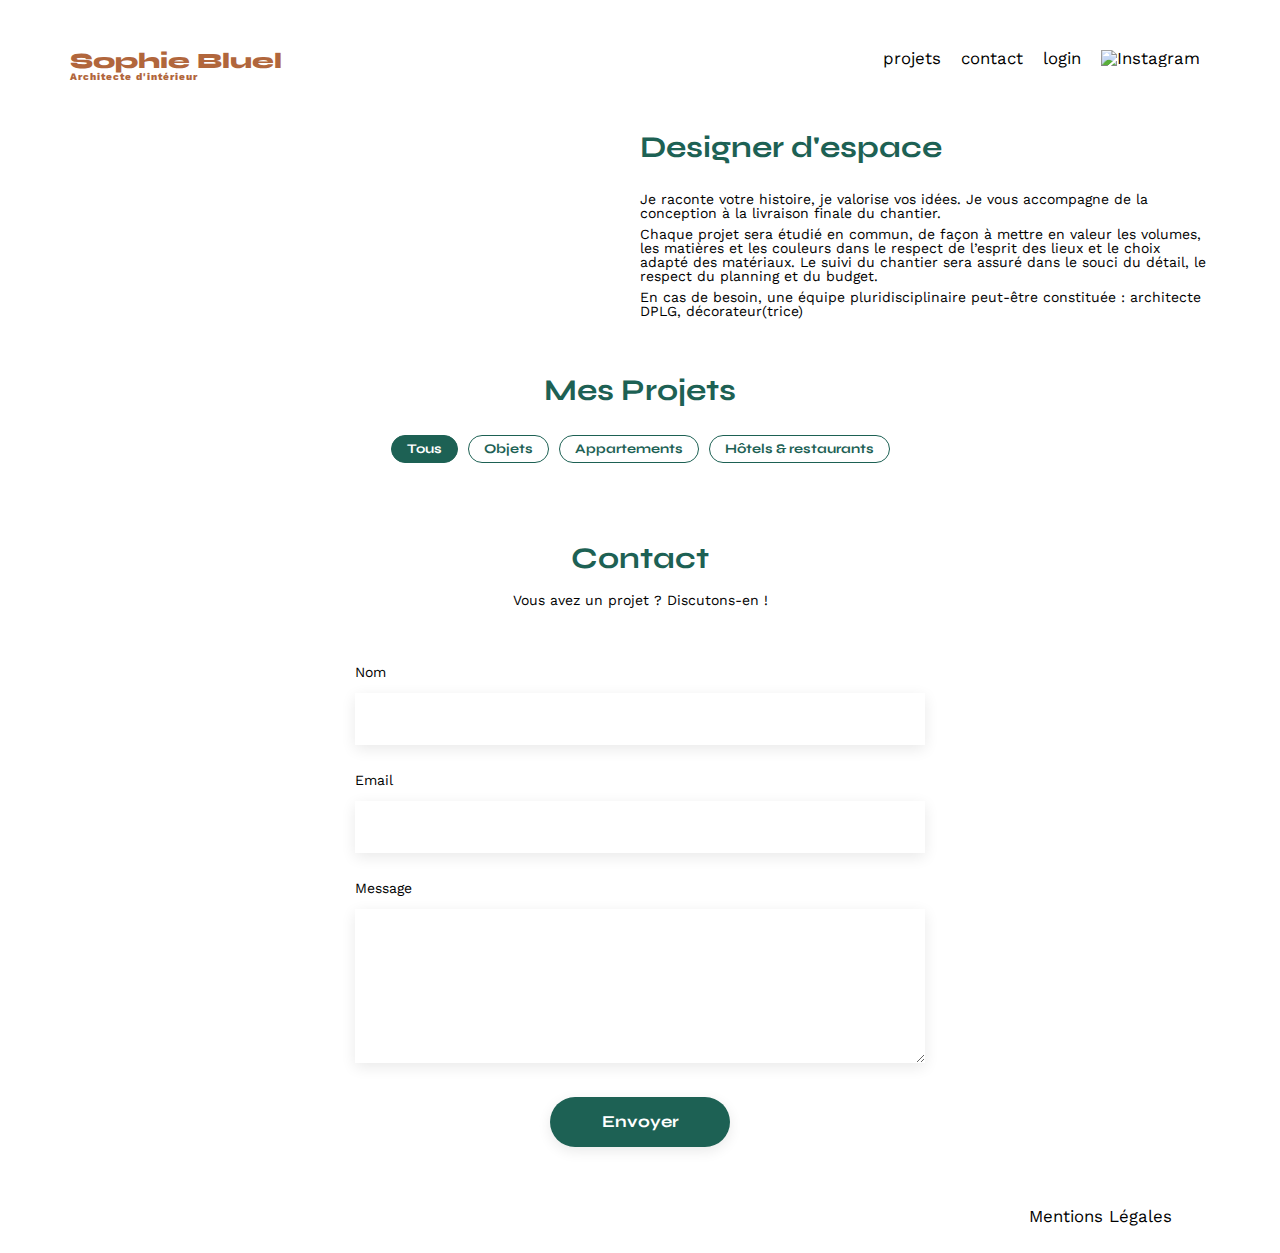
==== FrontEnd/index.html @ f405d186 "etape 1.2 : Réalisation du filtre des travaux" ====
<!DOCTYPE html>
<html lang="fr">
<head>
	<meta charset="UTF-8">
	<title>Sophie Bluel - Architecte d'intérieur</title>
	<meta name="viewport" content="width=device-width, initial-scale=1.0">
	<link rel="preconnect" href="https://fonts.googleapis.com">
	<link rel="preconnect" href="https://fonts.gstatic.com" crossorigin>
	<link href="https://fonts.googleapis.com/css2?family=Syne:wght@700;800&family=Work+Sans&display=swap" rel="stylesheet">
	<meta name="description" content="">
	<link rel="stylesheet" href="./assets/style.css">
	<script type="module" src="script/script.js" defer></script> 
</head>
<body>
<header>
	<h1>Sophie Bluel <span>Architecte d'intérieur</span></h1>
	<nav>
		<ul>
			<li>projets</li>
			<li>contact</li>
			<li>login</li>
			<li><img src="./assets/icons/instagram.png" alt="Instagram"></li>
		</ul>
	</nav>
</header>
<main>
	<section id="introduction">
		<figure>
			<img src="./assets/images/sophie-bluel.png" alt="">
		</figure>
		<article>
			<h2>Designer d'espace</h2>
			<p>Je raconte votre histoire, je valorise vos idées. Je vous accompagne de la conception à la livraison finale du chantier.</p>
			<p>Chaque projet sera étudié en commun, de façon à mettre en valeur les volumes, les matières et les couleurs dans le respect de l’esprit des lieux et le choix adapté des matériaux. Le suivi du chantier sera assuré dans le souci du détail, le respect du planning et du budget.</p>
			<p>En cas de besoin, une équipe pluridisciplinaire peut-être constituée : architecte DPLG, décorateur(trice)</p>
		</article>
	</section>
	<section id="portfolio">
		<h2>Mes Projets</h2>
		<div id="filtres">
			<button id="tous" class="inUse" >Tous</button>
			<button id="1">Objets</button>
			<button id="2">Appartements</button>
			<button id="3">Hôtels & restaurants</button>
		</div>
		<div class="gallery">
		</div>
	</section>
	<section id="contact">
		<h2>Contact</h2>
		<p>Vous avez un projet ? Discutons-en !</p>
		<form action="#" method="post">
			<label for="name">Nom</label>
			<input type="text" name="name" id="name">
			<label for="email">Email</label>
			<input type="email" name="email" id="email">
			<label for="message">Message</label>
			<textarea name="message" id="message" cols="30" rows="10"></textarea>
			<input type="submit" value="Envoyer">
		</form>
	</section>
</main>

<footer>
	<nav>
		<ul>
			<li>Mentions Légales</li>
		</ul>
	</nav>
</footer>
</body>
</html>
---- FrontEnd/assets/style.css ----
/* http://meyerweb.com/eric/tools/css/reset/
   v2.0 | 20110126
   License: none (public domain)
*/

html, body, div, span, applet, object, iframe,
h1, h2, h3, h4, h5, h6, p, blockquote, pre,
a, abbr, acronym, address, big, cite, code,
del, dfn, em, img, ins, kbd, q, s, samp,
small, strike, strong, sub, sup, tt, var,
b, u, i, center,
dl, dt, dd, ol, ul, li,
fieldset, form, label, legend,
table, caption, tbody, tfoot, thead, tr, th, td,
article, aside, canvas, details, embed,
figure, figcaption, footer, header, hgroup,
menu, nav, output, ruby, section, summary,
time, mark, audio, video {
	margin: 0;
	padding: 0;
	border: 0;
	font-size: 100%;
	font: inherit;
	vertical-align: baseline;
}
/* HTML5 display-role reset for older browsers */
article, aside, details, figcaption, figure,
footer, header, hgroup, menu, nav, section {
	display: block;
}
body {
	line-height: 1;
}
ol, ul {
	list-style: none;
}
blockquote, q {
	quotes: none;
}
blockquote:before, blockquote:after,
q:before, q:after {
	content: '';
	content: none;
}
table {
	border-collapse: collapse;
	border-spacing: 0;
}
/** end reset css**/
body {
	max-width: 1140px;
	margin:auto;
	font-family: 'Work Sans' ;
	font-size: 14px;
}
header {
	display: flex;
	justify-content: space-between;
	margin: 50px 0
}
section {
	margin: 50px 0
}

h1{
	display: flex;
	flex-direction: column;
	font-family: 'Syne';
	font-size: 22px;
	font-weight: 800;
	color: #B1663C
}

h1 > span {
	font-family: 'Work Sans';
	font-size:10px;
	letter-spacing: 0.1em;
;
}

h2{
	font-family: 'Syne';
	font-weight: 700;
	font-size: 30px;
	color: #1D6154
}
nav ul {
	display: flex;
	align-items: center;
	list-style-type: none;

}
nav li {
	padding: 0 10px;
	font-size: 1.2em;
}

li:hover {
	color: #B1663C;
}
#introduction {
	display: flex;
	align-items: center;
}
#introduction figure {
	flex: 1
}
#introduction img {
	display: block;
	margin: auto;
	width: 80%;
}

#introduction article {
	flex: 1
}
#introduction h2 {
	margin-bottom: 1em;
}

#introduction p {
	margin-bottom: 0.5em;
}
#portfolio h2 {
	text-align: center;
	margin-bottom: 1em;
}
/* AJOUT CSS FILTRES */
#filtres{
	display: flex;
	justify-content: center;
	gap: 10px;
	margin-bottom: 30px;
}

#filtres button{
	padding: 5px 15px;
	border-radius: 15px;
	border: solid #1D6154 1px;
	background-color: white;
	font-family: 'Syne';
	font-weight: bold;
	color: #1D6154;
	cursor: pointer;
}

#filtres .inUse{
	background-color: #1D6154;
	color: white;
}




.gallery {
	width: 100%;
	display: grid;
	grid-template-columns: 1fr 1fr 1fr;
	grid-column-gap: 20px;
	grid-row-gap: 20px;
}

.gallery img {
	width: 100%;

}
#contact {
	width: 50%;
margin: auto;
}
#contact > * {
	text-align: center;

}
#contact h2{
	margin-bottom: 20px;
}
#contact form {
	text-align: left;
	margin-top:30px;
	display: flex;
	flex-direction: column;
}

#contact input {
	height: 50px;
	font-size: 1.2em;
	border: none;
	box-shadow: 0px 4px 14px rgba(0, 0, 0, 0.09);
}
#contact label {
	margin: 2em 0 1em 0;
}
#contact textarea {
	border: none;
	box-shadow: 0px 4px 14px rgba(0, 0, 0, 0.09);
}

input[type="submit"]{
	font-family: 'Syne';
	font-weight: 700;
	color: white;
	background-color: #1D6154;
	margin : 2em auto ;
	width: 180px;
	text-align: center;
	border-radius: 60px ;
}

footer nav ul {
	display: flex;
	justify-content: flex-end;
	margin: 2em
}
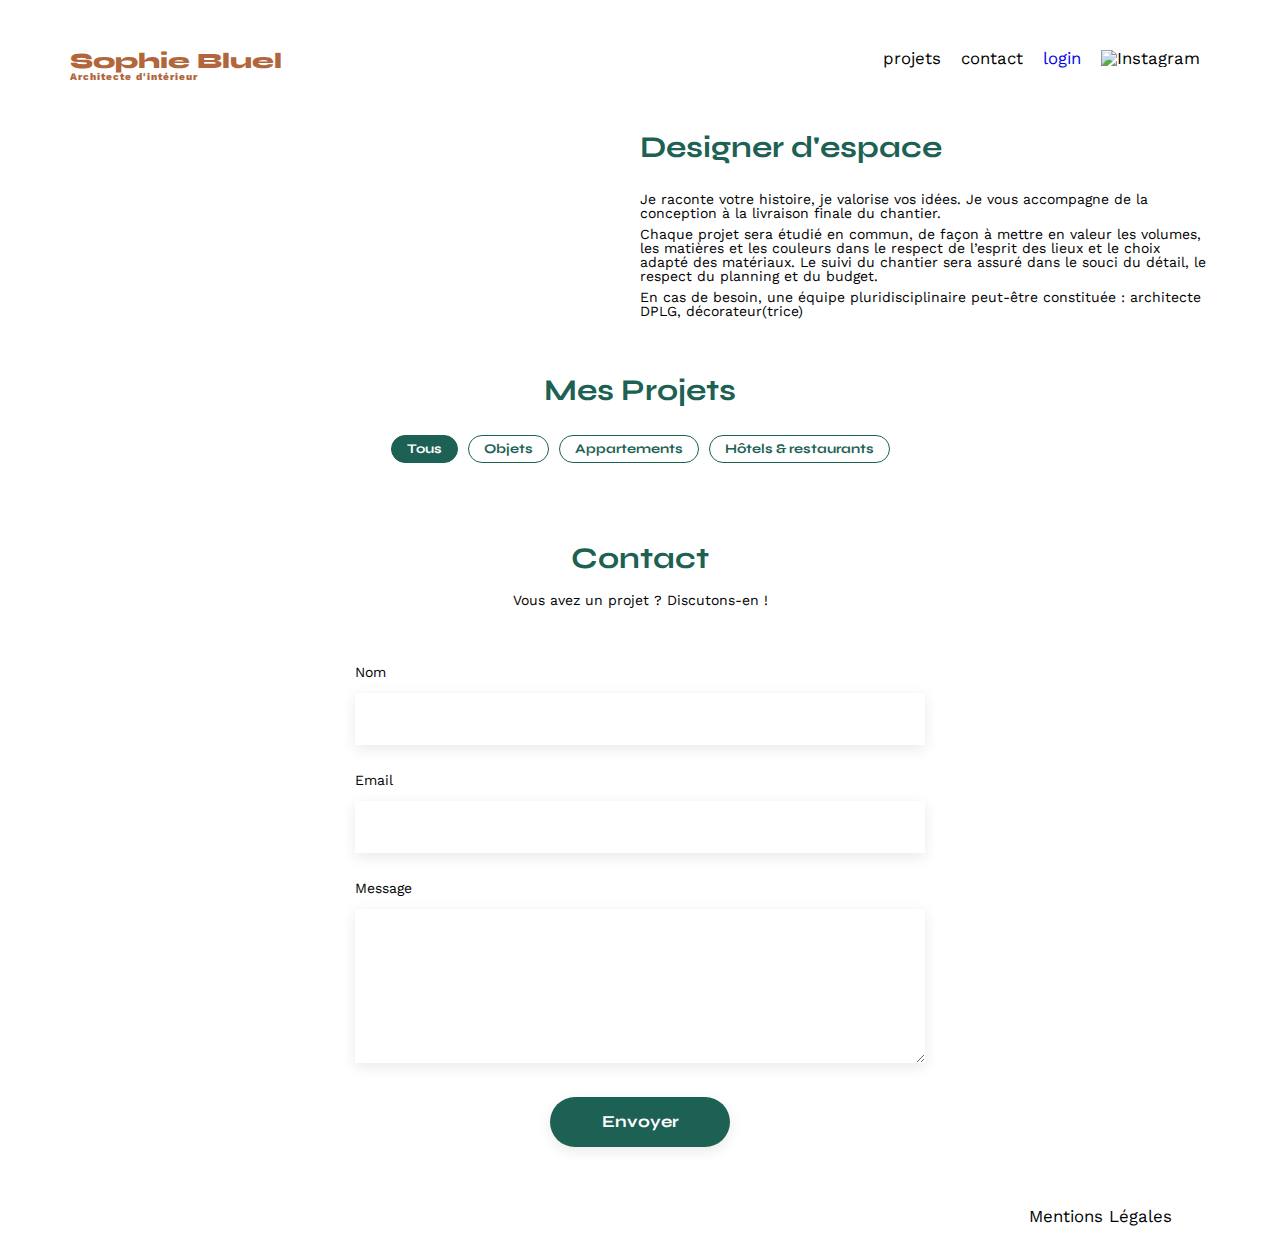
==== commit f64e4a22: "etap2_1_Integration_page_formulaire" ====
--- a/FrontEnd/index.html
+++ b/FrontEnd/index.html
@@ -18,7 +18,7 @@
 		<ul>
 			<li>projets</li>
 			<li>contact</li>
-			<li>login</li>
+			<li><a href="connexion.html">login</a></li>
 			<li><img src="./assets/icons/instagram.png" alt="Instagram"></li>
 		</ul>
 	</nav>
--- a/FrontEnd/assets/style.css
+++ b/FrontEnd/assets/style.css
@@ -58,6 +58,7 @@
 	justify-content: space-between;
 	margin: 50px 0
 }
+
 section {
 	margin: 50px 0
 }
@@ -98,6 +99,19 @@
 li:hover {
 	color: #B1663C;
 }
+
+nav a{
+	text-decoration: none;
+}
+
+nav a:visited{
+	color:black;
+}
+
+nav a:hover{
+	color: #B1663C;
+}
+
 #introduction {
 	display: flex;
 	align-items: center;
@@ -207,6 +221,51 @@
 	border-radius: 60px ;
 }
 
+/* FORMULAIRE CONNEXION */
+#h2Login{
+	text-align: center;
+	margin-bottom: 30px;
+}
+
+#loginDiv{
+	display: flex;
+	flex-wrap: wrap;
+	flex-direction: column;
+	align-content: center;
+	margin-bottom: 400px;
+}
+
+#loginDiv input{
+	border: none;
+	margin: 5px 0 30px 0;
+	width: 30%;
+	height: 3em;
+	box-shadow: 0px 4px 14px rgba(0, 0, 0, 0.09);
+}
+
+#loginDiv input[type="submit"]{
+	height: 50px;
+	font-size: 1.2em;
+	border: none;
+	box-shadow: 0px 4px 14px rgba(0, 0, 0, 0.09);
+	width: 20%;
+	margin: auto;
+	margin-bottom: 20px;
+	cursor: pointer;
+}
+
+#loginDiv a{
+	margin: auto;
+	margin-top: 5px;
+	color: black;
+}
+
+#loginDiv a:visited{
+	margin: auto;
+	margin-top: 5px;
+	color: black;
+}
+
 footer nav ul {
 	display: flex;
 	justify-content: flex-end;
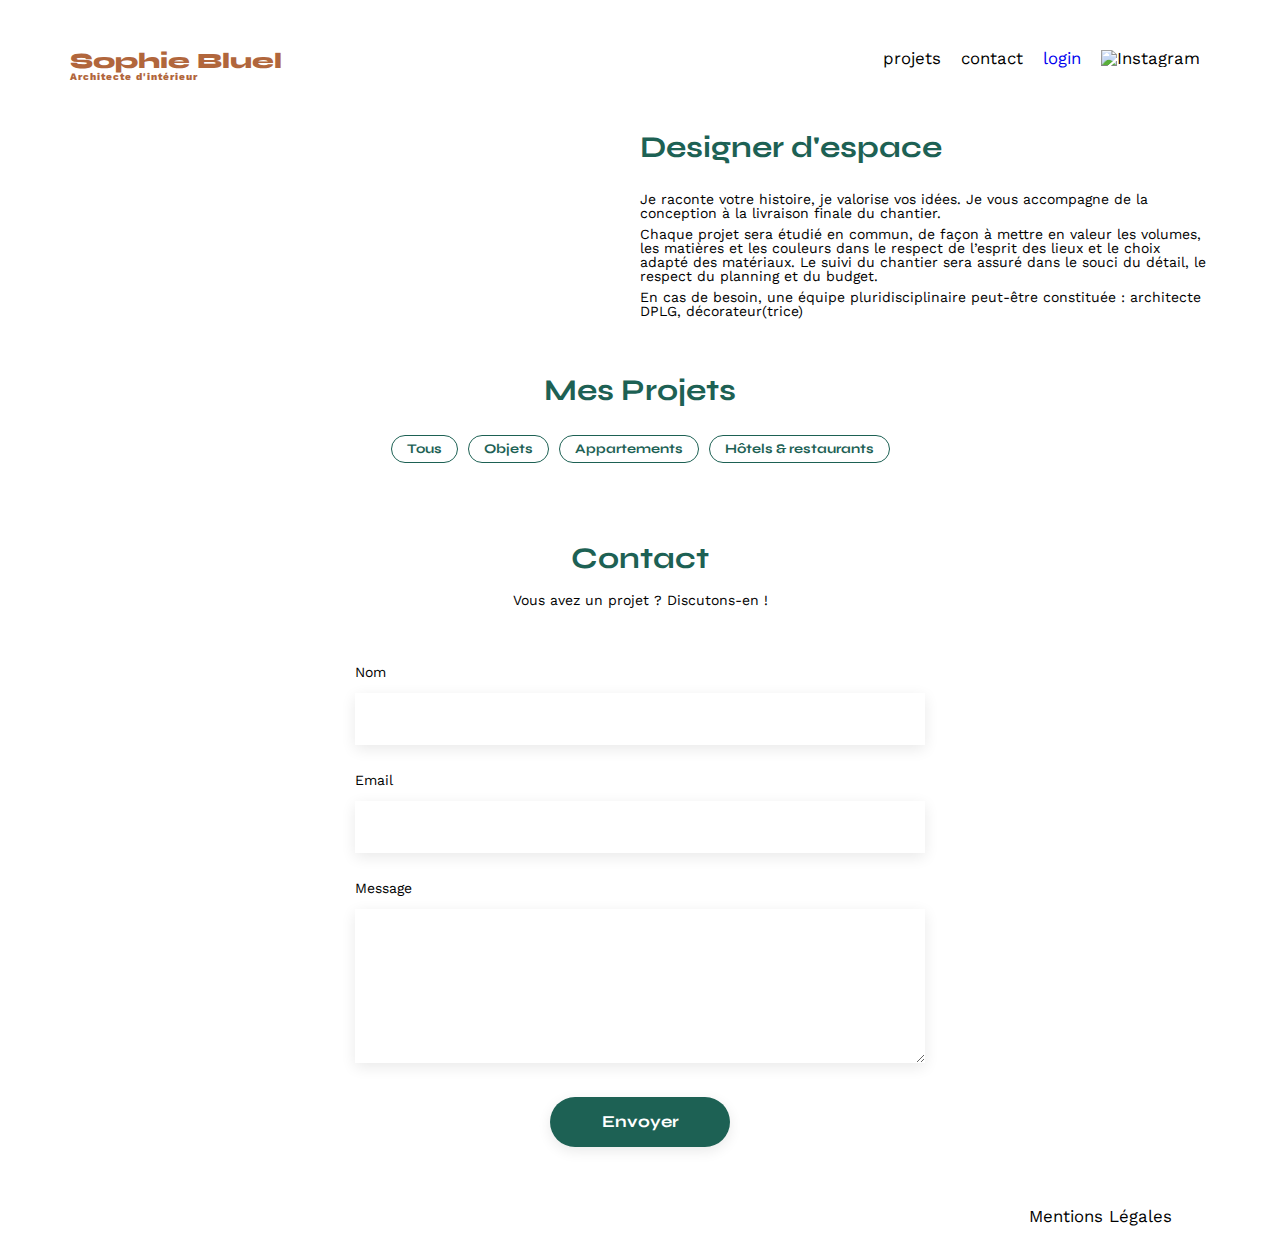
==== commit 1c92ee5d: "modal addWork deleteWork (rechargement page)" ====
--- a/FrontEnd/index.html
+++ b/FrontEnd/index.html
@@ -10,15 +10,19 @@
 	<meta name="description" content="">
 	<link rel="stylesheet" href="./assets/style.css">
 	<script type="module" src="script/script.js" defer></script> 
+	<script src="https://kit.fontawesome.com/6c51364b12.js" crossorigin="anonymous"></script>
 </head>
 <body>
+<div id="headerEdit">
+	<i class="fa-solid fa-pen-to-square"></i> Mode édition
+</div>
 <header>
 	<h1>Sophie Bluel <span>Architecte d'intérieur</span></h1>
 	<nav>
 		<ul>
 			<li>projets</li>
 			<li>contact</li>
-			<li><a href="connexion.html">login</a></li>
+			<li><a id="navLogin" href="connexion.html">login</a></li>
 			<li><img src="./assets/icons/instagram.png" alt="Instagram"></li>
 		</ul>
 	</nav>
@@ -36,12 +40,17 @@
 		</article>
 	</section>
 	<section id="portfolio">
-		<h2>Mes Projets</h2>
+			<h2>Mes Projets</h2>
+			<button id="showModalEdit" style="display: none;">
+				<i class="fa-solid fa-pen-to-square"></i>
+				Modifier
+			</button>
+		</div>
 		<div id="filtres">
-			<button id="tous" class="inUse" >Tous</button>
-			<button id="1">Objets</button>
-			<button id="2">Appartements</button>
-			<button id="3">Hôtels & restaurants</button>
+			<button class="filtresButton" class="inUse" >Tous</button>
+			<button class="filtresButton" id="1">Objets</button>
+			<button class="filtresButton" id="2">Appartements</button>
+			<button class="filtresButton" id="3">Hôtels & restaurants</button>
 		</div>
 		<div class="gallery">
 		</div>
@@ -59,7 +68,52 @@
 			<input type="submit" value="Envoyer">
 		</form>
 	</section>
-</main>
+</main> 
+
+
+<!-- MODALS -->
+<aside id="modal" class="modalBG">
+	<!-- Modal delete content -->
+	<div class="modalContent" id="modalContentGallery">
+		<button class="modalClose"><i class="fa-solid fa-xmark"></i></button>
+		<h4 id="modalH4">Galerie photo</h4>
+		<div id="modalWorks">
+			<!-- format d'un article -->
+			<!-- <article>
+				<img class="modalImg" src="assets/images/abajour-tahina.png">
+				<button class="modalImgSuppr"><i class="fa-solid fa-trash-can"></i></button>
+			</article> -->
+		</div>
+		<button id="modalAddPhoto">Ajouter une photo</button>
+	</div>
+	<!-- Modale add content -->
+	<div class="modalContent" id="modalContentAddPhoto">
+		<button class="modalClose"><i class="fa-solid fa-xmark"></i></button>
+		<button id="modalBack"><i class="fa-solid fa-arrow-left"></i></button>	
+		<h4 id="modalH4">Ajout photo</h4>
+		<form action="">
+			<div id="modalForm">
+				<div id="divInputFile">
+					<i class="fa-solid fa-image"></i>
+					<input type="file" accept="image/png, image/jpeg" id="photo">
+					<label for="photo" id="cloneInputFile">+ Ajouter photo</label>
+					<p>jpg, png: 4mo max</p>
+				</div>
+				<div id="divPreview"></div>
+				<label for="titre">Titre</label>
+				<input type="text" id="titre">
+				<label for="categorie">Catégorie</label>
+				<select name="categorie" id="categorie">
+					<option value="1">Objets</option>
+					<option value="2">Appartements</option>
+					<option value="3">Hotels et restaurants</option>
+				</select>
+				<div id="modalFormLine"></div>
+				<button id="modalButtonValider" >Valider</button>
+			</div>
+		</form>
+	</div>
+</aside>
 
 <footer>
 	<nav>
--- a/FrontEnd/assets/style.css
+++ b/FrontEnd/assets/style.css
@@ -266,9 +266,247 @@
 	color: black;
 }
 
+#messageErreur{
+	text-align: center;
+	color: red;
+	font-weight: bold;
+	font-style: italic;
+}
+
+
 footer nav ul {
 	display: flex;
 	justify-content: flex-end;
 	margin: 2em
 }
 
+/* MODAL */
+
+.modalBG{
+	position: fixed;
+	top: 0;
+	left: 0;
+	width: 100%;
+	height: 100%;
+	background-color: rgba(0, 0, 0, 0.8);
+
+	display: none;
+	align-items: center;
+	justify-content: center;
+}
+
+.modalContent{
+	position: relative;
+	background-color: white;
+	width: 630px;
+	border-radius: 10px;
+
+	overflow: auto;
+	max-width: calc(100vw - 20px);
+	max-height: calc(100vh - 20px);
+
+	display: flex;
+	flex-direction: column;
+	align-items: center;
+}
+
+#modalContentGallery{
+	display: none;
+}
+
+#modalContentAddPhoto{
+	display: none;
+}
+
+.modalClose{
+	position: absolute;
+	top: 20px;
+	right: 20px;
+
+	width: 30px;
+	height: 30px;
+
+	border: none;
+	background-color: white;
+
+	cursor: pointer;
+
+}
+
+#modalBack{
+	position: absolute;
+	top: 20px;
+	left: 20px;
+
+	width: 30px;
+	height: 30px;
+
+	border: none;
+	background-color: white;
+
+	cursor: pointer;
+}
+
+.modalClose:hover{
+	font-weight: bolder;
+	color: red;
+}
+
+#modalH4{
+	font-size: 30px;
+	margin: 60px 0 0 0;
+}
+
+#modalWorks{
+	display: flex;
+	flex-wrap:wrap;
+	justify-content:flex-start;
+	gap: 10px;
+	row-gap:30px;
+
+	margin: 45px 90px 0;
+	padding-bottom: 75px;
+	border-bottom: solid #B3B3B3 1px;
+}
+
+#modalWorks article{
+	position: relative;
+}
+
+.modalImg{
+	width: 82px;
+}
+
+.modalImgSuppr{
+	position: absolute;
+	top: 5px;
+	right: 5px;
+
+	width: 20px;
+	height: 20px;
+	
+	background-color: black;
+	border: none;
+	border-radius: 2px;
+	color: white;
+	cursor: pointer;
+
+	display: flex;
+	align-items: center;
+	justify-content: center;
+}
+
+#modalAddPhoto{
+	width: 40%;
+	margin: 45px 0 ;
+	padding: 10px 0;
+	border-radius: 30px;
+	border: solid #1D6154 1px;
+	font-family: 'Syne';
+	cursor: pointer;
+	background-color: #1D6154;
+	color: white;
+}
+
+#modalContentAddPhoto form{
+	width: 100%;
+}
+
+#modalForm{
+	display: flex;
+	flex-direction: column;
+	margin: 30px 90px 45px;
+}
+
+#divInputFile{
+	background-color: #E8F1F6;
+	display: flex;
+	flex-direction: column;
+	align-items: center;
+	gap: 10px;
+	padding: 10px;
+	border-radius: 5px;
+	margin-bottom: 30px;
+}
+
+#divInputFile i{
+	font-size: 5em;
+	color: #CBD6DC;
+}
+
+#divInputFile img{
+	width: 150px;
+}
+
+#divPreview{
+	display: flex;
+	justify-content: center;
+}
+
+#cloneInputFile{
+	border: none;
+	background-color:#CBD6DC;
+	padding: 5px 30px;
+	border-radius: 30px;
+	color: #306685;
+}
+
+#modalForm input[type="file"]{
+	display: none;
+}
+
+#modalForm label{
+	margin-bottom: 10px;
+}
+
+#modalForm input{
+	border: none;
+	box-shadow: 0px 4px 14px rgba(0, 0, 0, 0.09);
+	height: 50px;
+	margin-bottom: 30px;
+}
+
+#modalForm select{
+	height: 50px;
+	border: none;
+	box-shadow: 0px 4px 14px rgba(0, 0, 0, 0.09);
+}
+
+#modalFormLine{
+	margin-top: 45px;
+	border-bottom: solid #B3B3B3 1px;
+}
+
+#modalButtonValider{
+	width: 40%;
+	margin: 45px 30% 0;
+	padding: 10px 0;
+	border-radius: 30px;
+	border: solid #A7A7A7 1px;
+	font-family: 'Syne';
+	cursor: pointer;
+	background-color: #1D6154;
+	color: white;
+}
+
+#modalButtonValider:disabled{
+	background-color: #A7A7A7;
+}
+
+#headerEdit{
+	width: 100%;
+	background-color: black;
+	color: white;
+	text-align: center;
+	padding: 10px;
+	position: absolute;
+	top: 0;
+	left: 0;
+	display: none;
+}
+
+#showModalEdit{
+	border: none;
+	background-color: white;
+	cursor: pointer;
+}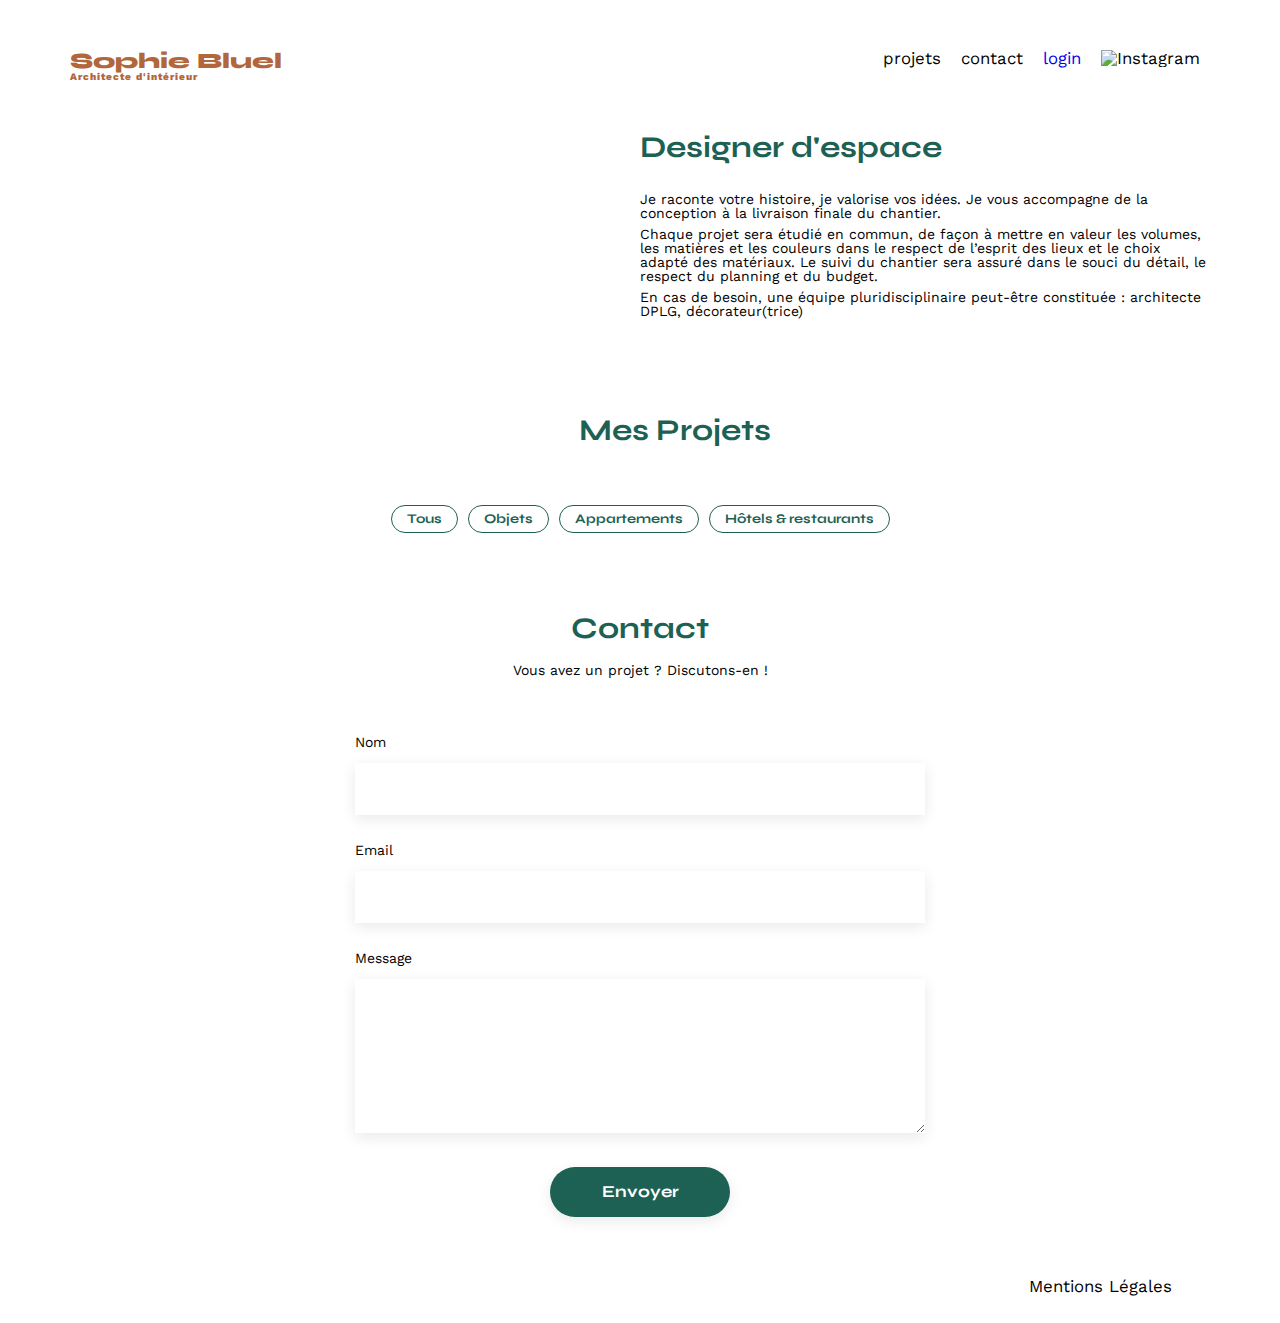
==== commit 0b91cb7e: "Fin projet en attente de correction" ====
--- a/FrontEnd/index.html
+++ b/FrontEnd/index.html
@@ -22,7 +22,8 @@
 		<ul>
 			<li>projets</li>
 			<li>contact</li>
-			<li><a id="navLogin" href="connexion.html">login</a></li>
+			<li id="navLogin"><a href="connexion.html">login</a></li>
+			<li id="navLogout"><a  href="index.html">logout</a></li>
 			<li><img src="./assets/icons/instagram.png" alt="Instagram"></li>
 		</ul>
 	</nav>
@@ -40,10 +41,11 @@
 		</article>
 	</section>
 	<section id="portfolio">
-			<h2>Mes Projets</h2>
+		<div id="portfolioH2">
+			<h2 id="h2Projet">Mes Projets</h2>
 			<button id="showModalEdit" style="display: none;">
 				<i class="fa-solid fa-pen-to-square"></i>
-				Modifier
+				<span>Modifier</span>
 			</button>
 		</div>
 		<div id="filtres">
@@ -74,7 +76,7 @@
 <!-- MODALS -->
 <aside id="modal" class="modalBG">
 	<!-- Modal delete content -->
-	<div class="modalContent" id="modalContentGallery">
+	<div class="modalContent js-modalStopPropa" id="modalContentGallery">
 		<button class="modalClose"><i class="fa-solid fa-xmark"></i></button>
 		<h4 id="modalH4">Galerie photo</h4>
 		<div id="modalWorks">
@@ -87,19 +89,18 @@
 		<button id="modalAddPhoto">Ajouter une photo</button>
 	</div>
 	<!-- Modale add content -->
-	<div class="modalContent" id="modalContentAddPhoto">
+	<div class="modalContent js-modalStopPropa" id="modalContentAddPhoto">
 		<button class="modalClose"><i class="fa-solid fa-xmark"></i></button>
 		<button id="modalBack"><i class="fa-solid fa-arrow-left"></i></button>	
 		<h4 id="modalH4">Ajout photo</h4>
-		<form action="">
-			<div id="modalForm">
+		<form id="modalForm" action="">
+			<div id="modalFormDiv">
 				<div id="divInputFile">
-					<i class="fa-solid fa-image"></i>
+					<i id="divInputFileI" class="fa-solid fa-image"></i>
 					<input type="file" accept="image/png, image/jpeg" id="photo">
-					<label for="photo" id="cloneInputFile">+ Ajouter photo</label>
-					<p>jpg, png: 4mo max</p>
+					<label for="photo" class="labelInputFile" id="cloneInputFile">+ Ajouter photo</label>
+					<p id="divInputFileP">jpg, png: 4mo max</p>
 				</div>
-				<div id="divPreview"></div>
 				<label for="titre">Titre</label>
 				<input type="text" id="titre">
 				<label for="categorie">Catégorie</label>
@@ -108,8 +109,8 @@
 					<option value="2">Appartements</option>
 					<option value="3">Hotels et restaurants</option>
 				</select>
-				<div id="modalFormLine"></div>
-				<button id="modalButtonValider" >Valider</button>
+				<div id="modalFormError" class="modalFormError"></div>
+				<button id="modalButtonValider" disabled>Valider</button>
 			</div>
 		</form>
 	</div>
--- a/FrontEnd/assets/style.css
+++ b/FrontEnd/assets/style.css
@@ -89,7 +89,6 @@
 	display: flex;
 	align-items: center;
 	list-style-type: none;
-
 }
 nav li {
 	padding: 0 10px;
@@ -135,10 +134,7 @@
 #introduction p {
 	margin-bottom: 0.5em;
 }
-#portfolio h2 {
-	text-align: center;
-	margin-bottom: 1em;
-}
+
 /* AJOUT CSS FILTRES */
 #filtres{
 	display: flex;
@@ -163,9 +159,6 @@
 	color: white;
 }
 
-
-
-
 .gallery {
 	width: 100%;
 	display: grid;
@@ -301,7 +294,7 @@
 	width: 630px;
 	border-radius: 10px;
 
-	overflow: auto;
+	overflow:auto;
 	max-width: calc(100vw - 20px);
 	max-height: calc(100vh - 20px);
 
@@ -374,7 +367,7 @@
 }
 
 .modalImg{
-	width: 82px;
+	width: 80px;
 }
 
 .modalImgSuppr{
@@ -412,7 +405,7 @@
 	width: 100%;
 }
 
-#modalForm{
+#modalFormDiv{
 	display: flex;
 	flex-direction: column;
 	margin: 30px 90px 45px;
@@ -443,36 +436,33 @@
 	justify-content: center;
 }
 
-#cloneInputFile{
+.labelInputFile{
 	border: none;
 	background-color:#CBD6DC;
 	padding: 5px 30px;
 	border-radius: 30px;
 	color: #306685;
-}
-
-#modalForm input[type="file"]{
+	margin-bottom: 10px;
+}
+
+#modalFormDiv input[type="file"]{
 	display: none;
 }
 
-#modalForm label{
-	margin-bottom: 10px;
-}
-
-#modalForm input{
+#modalFormDiv input{
 	border: none;
 	box-shadow: 0px 4px 14px rgba(0, 0, 0, 0.09);
 	height: 50px;
 	margin-bottom: 30px;
 }
 
-#modalForm select{
+#modalFormDiv select{
 	height: 50px;
 	border: none;
 	box-shadow: 0px 4px 14px rgba(0, 0, 0, 0.09);
 }
 
-#modalFormLine{
+#modalFormDivLine{
 	margin-top: 45px;
 	border-bottom: solid #B3B3B3 1px;
 }
@@ -505,8 +495,41 @@
 	display: none;
 }
 
+#portfolioH2{
+	display: flex;
+	justify-content: center;
+	align-items: center;
+	margin-top: 90px;
+	margin-bottom: 60px;
+	gap: 20px;
+	padding-left: 70px;
+}
+
 #showModalEdit{
 	border: none;
 	background-color: white;
 	cursor: pointer;
-}+}
+
+#navLogout{
+	display: none;
+}
+
+#modalFormError{
+	border-bottom: solid #A7A7A7 1px;
+	margin-top: 75px;
+	padding-bottom: 10px;
+}
+
+.modalFormError{
+	color: red;
+	text-align: center;
+	margin-top: 20px;
+}
+
+.modalFormValid{
+	color: green;
+	text-align: center;
+	margin-top: 20px;
+}
+
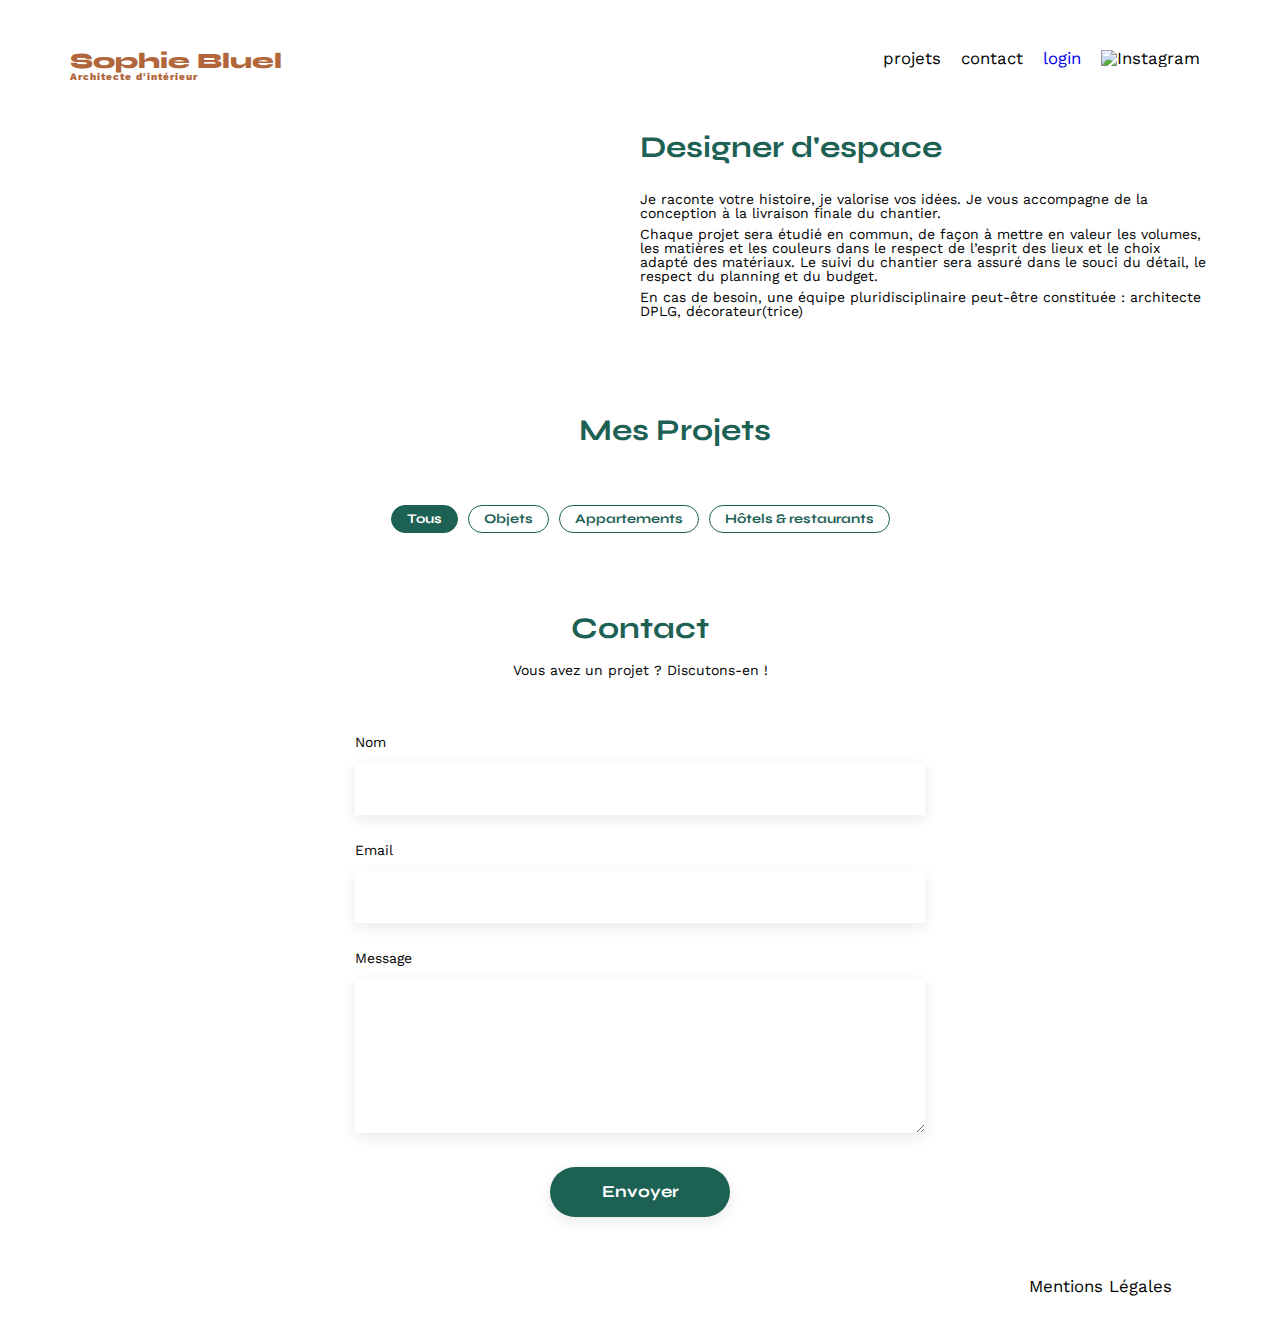
==== commit 2b26b19e: "maj ajout et suppression d'image sans recup l'ensemble des travaux" ====
--- a/FrontEnd/index.html
+++ b/FrontEnd/index.html
@@ -49,7 +49,7 @@
 			</button>
 		</div>
 		<div id="filtres">
-			<button class="filtresButton" class="inUse" >Tous</button>
+			<button class="filtresButton inUse">Tous</button>
 			<button class="filtresButton" id="1">Objets</button>
 			<button class="filtresButton" id="2">Appartements</button>
 			<button class="filtresButton" id="3">Hôtels & restaurants</button>
